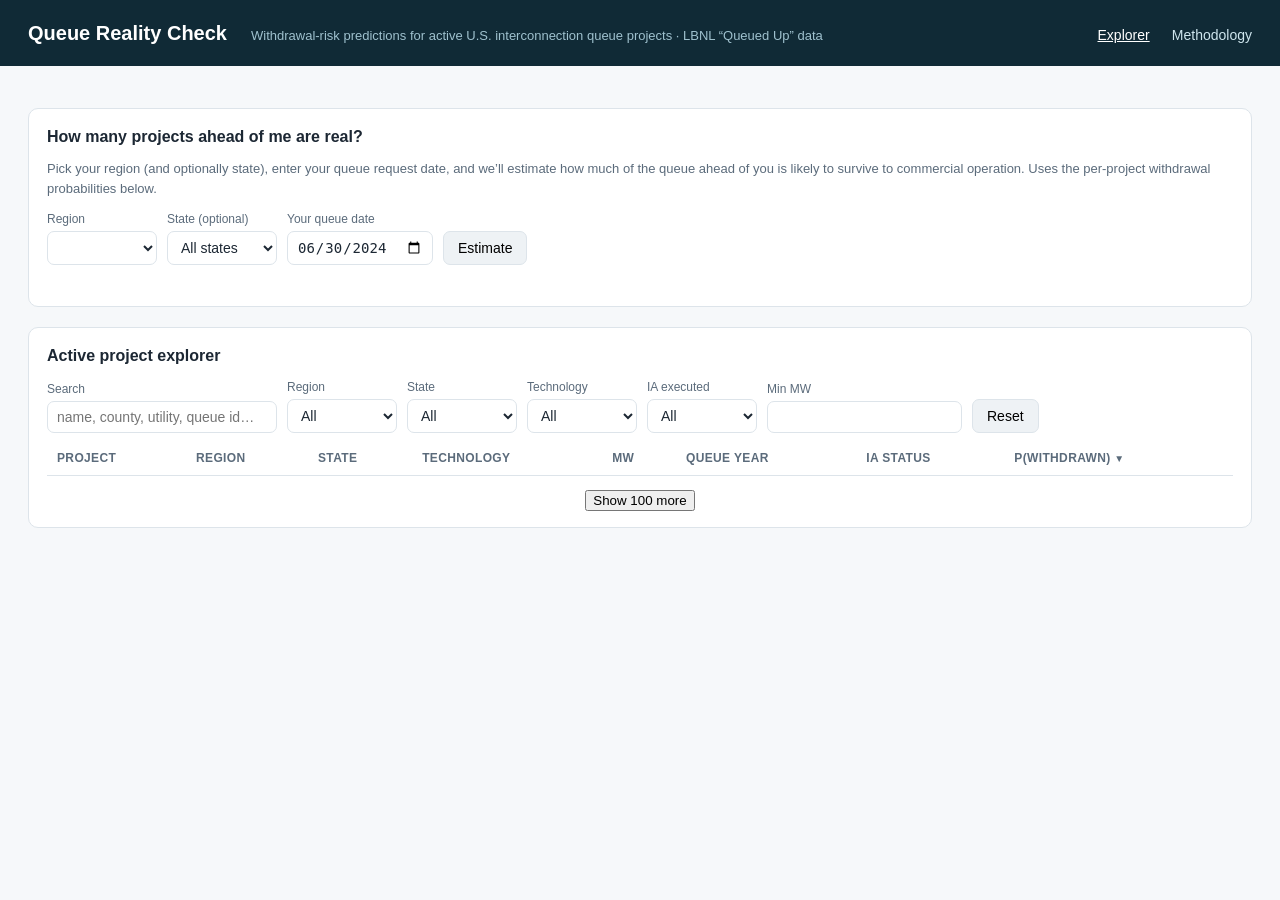
==== app/index.html @ 4159b594 "First cut interconnection queue withdrawal score app." ====
<!DOCTYPE html>
<html lang="en">
<head>
<meta charset="utf-8">
<meta name="viewport" content="width=device-width, initial-scale=1">
<title>Queue Reality Check — Interconnection Withdrawal Risk</title>
<link rel="stylesheet" href="style.css?v=20260624b">
</head>
<body>
<header>
  <h1>Queue Reality Check</h1>
  <span class="sub">Withdrawal-risk predictions for active U.S. interconnection queue projects · LBNL “Queued Up” data</span>
  <nav>
    <a href="index.html" class="active">Explorer</a>
    <a href="methodology.html">Methodology</a>
  </nav>
</header>
<main>
  <div class="cards" id="summaryCards"></div>

  <div class="panel ahead">
    <h2>How many projects ahead of me are real?</h2>
    <p class="hint">Pick your region (and optionally state), enter your queue request date, and we’ll estimate how much of the queue ahead of you is likely to survive to commercial operation. Uses the per-project withdrawal probabilities below.</p>
    <div class="filters">
      <label>Region
        <select id="aheadRegion"></select>
      </label>
      <label>State (optional)
        <select id="aheadState"><option value="">All states</option></select>
      </label>
      <label>Your queue date
        <input type="date" id="aheadDate" value="2024-06-30">
      </label>
      <button id="aheadBtn">Estimate</button>
    </div>
    <div class="ahead-result" id="aheadResult"></div>
    <p class="ahead-note" id="aheadNote"></p>
  </div>

  <div class="panel">
    <h2>Active project explorer</h2>
    <div class="filters">
      <label>Search
        <input type="text" id="fSearch" placeholder="name, county, utility, queue id…">
      </label>
      <label>Region
        <select id="fRegion"><option value="">All</option></select>
      </label>
      <label>State
        <select id="fState"><option value="">All</option></select>
      </label>
      <label>Technology
        <select id="fType"><option value="">All</option></select>
      </label>
      <label>IA executed
        <select id="fIA">
          <option value="">All</option>
          <option value="1">Yes</option>
          <option value="0">No</option>
        </select>
      </label>
      <label>Min MW
        <input type="number" id="fMinMW" min="0" step="10" style="min-width:80px">
      </label>
      <button id="fReset">Reset</button>
    </div>
    <p class="count-note" id="countNote"></p>
    <table>
      <thead>
        <tr>
          <th data-k="name">Project</th>
          <th data-k="region">Region</th>
          <th data-k="state">State</th>
          <th data-k="type">Technology</th>
          <th data-k="mw">MW</th>
          <th data-k="q_year">Queue year</th>
          <th data-k="ia_status">IA status</th>
          <th data-k="p">P(withdrawn) <span class="arrow">▼</span></th>
        </tr>
      </thead>
      <tbody id="tbody"></tbody>
    </table>
    <button class="showmore" id="showMore">Show 100 more</button>
  </div>
</main>

<div class="overlay" id="overlay">
  <div class="modal" id="modal"></div>
</div>

<script src="app.js?v=20260624b"></script>
</body>
</html>
---- app/style.css ----
:root {
  --bg: #f6f8fa;
  --panel: #ffffff;
  --ink: #1c2733;
  --muted: #5b6b7b;
  --line: #dde4ea;
  --accent: #0b7285;
  --good: #2b8a3e;
  --bad: #c92a2a;
  --warn: #e8590c;
}

* { box-sizing: border-box; }

body {
  margin: 0;
  font-family: -apple-system, BlinkMacSystemFont, "Segoe UI", Roboto, Helvetica, Arial, sans-serif;
  background: var(--bg);
  color: var(--ink);
  font-size: 15px;
  line-height: 1.5;
}

header {
  background: #102a36;
  color: #fff;
  padding: 18px 28px;
  display: flex;
  align-items: baseline;
  gap: 24px;
  flex-wrap: wrap;
}
header h1 { font-size: 20px; margin: 0; font-weight: 650; }
header .sub { color: #9fc1ce; font-size: 13px; }
header nav { margin-left: auto; }
header nav a {
  color: #cfe6ee;
  text-decoration: none;
  margin-left: 18px;
  font-size: 14px;
}
header nav a.active, header nav a:hover { color: #fff; text-decoration: underline; }

main { max-width: 1280px; margin: 0 auto; padding: 22px 28px 60px; }

.cards { display: grid; grid-template-columns: repeat(auto-fit, minmax(200px, 1fr)); gap: 14px; margin-bottom: 20px; }
.card {
  background: var(--panel);
  border: 1px solid var(--line);
  border-radius: 10px;
  padding: 14px 16px;
}
.card .num { font-size: 26px; font-weight: 700; color: var(--accent); }
.card .lbl { font-size: 12.5px; color: var(--muted); margin-top: 2px; }

.panel {
  background: var(--panel);
  border: 1px solid var(--line);
  border-radius: 10px;
  padding: 16px 18px;
  margin-bottom: 20px;
}
.panel h2 { margin: 0 0 10px; font-size: 16px; }
.panel p.hint { color: var(--muted); font-size: 13px; margin: 0 0 12px; }

.filters { display: flex; flex-wrap: wrap; gap: 10px; align-items: end; }
.filters label { display: flex; flex-direction: column; font-size: 12px; color: var(--muted); gap: 3px; }
.filters input, .filters select {
  font-size: 14px;
  padding: 7px 9px;
  border: 1px solid var(--line);
  border-radius: 7px;
  background: #fff;
  color: var(--ink);
  min-width: 110px;
}
.filters input[type="text"] { min-width: 230px; }
.filters button, .ahead button {
  font-size: 14px;
  padding: 8px 14px;
  border: 1px solid var(--line);
  border-radius: 7px;
  background: #eef2f5;
  cursor: pointer;
}
.filters button:hover { background: #e2e9ee; }

.ahead-result {
  margin-top: 12px;
  display: grid;
  grid-template-columns: repeat(auto-fit, minmax(180px, 1fr));
  gap: 10px;
}
.ahead-result .card .num { font-size: 22px; }
.ahead-note { font-size: 12.5px; color: var(--muted); margin-top: 10px; }

table { width: 100%; border-collapse: collapse; font-size: 13.5px; }
th, td { text-align: left; padding: 8px 10px; border-bottom: 1px solid var(--line); white-space: nowrap; }
td.name { white-space: normal; max-width: 320px; }
th { font-size: 12px; text-transform: uppercase; letter-spacing: 0.03em; color: var(--muted); cursor: pointer; user-select: none; position: sticky; top: 0; background: var(--panel); }
th .arrow { font-size: 10px; }
tbody tr { cursor: pointer; }
tbody tr:hover { background: #f0f6f9; }

.pbar { display: inline-flex; align-items: center; gap: 8px; min-width: 150px; }
.pbar .track { width: 90px; height: 9px; border-radius: 5px; background: #e7edf2; overflow: hidden; }
.pbar .fill { height: 100%; border-radius: 5px; }
.pnum { font-variant-numeric: tabular-nums; font-weight: 600; }

.showmore { margin: 14px auto 0; display: block; }
.count-note { color: var(--muted); font-size: 13px; margin: 8px 0 0; }

/* modal */
.overlay {
  position: fixed; inset: 0; background: rgba(16, 42, 54, 0.55);
  display: none; align-items: flex-start; justify-content: center;
  padding: 40px 16px; overflow-y: auto; z-index: 50;
}
.overlay.open { display: flex; }
.modal {
  background: #fff; border-radius: 12px; max-width: 760px; width: 100%;
  padding: 22px 26px; position: relative;
}
.modal h2 { margin: 0 0 2px; font-size: 19px; padding-right: 30px; }
.modal .meta { color: var(--muted); font-size: 13px; margin-bottom: 14px; }
.modal .close {
  position: absolute; top: 14px; right: 16px; border: none; background: none;
  font-size: 22px; cursor: pointer; color: var(--muted);
}
.bigprob { display: flex; align-items: baseline; gap: 12px; margin: 10px 0 4px; }
.bigprob .v { font-size: 34px; font-weight: 750; }
.bigprob .t { color: var(--muted); font-size: 13px; }
.factgrid { display: grid; grid-template-columns: repeat(auto-fit, minmax(170px, 1fr)); gap: 6px 16px; margin: 14px 0; font-size: 13.5px; }
.factgrid .k { color: var(--muted); font-size: 11.5px; text-transform: uppercase; letter-spacing: 0.03em; }

.explain h3 { font-size: 14.5px; margin: 18px 0 4px; }
.explain p.hint { font-size: 12.5px; color: var(--muted); margin: 0 0 10px; }
.term { display: grid; grid-template-columns: 1fr 220px 52px; gap: 10px; align-items: center; padding: 3px 0; font-size: 13px; }
.term .tl { white-space: normal; }
.term .tv { text-align: right; font-variant-numeric: tabular-nums; color: var(--muted); }
.term .bar { height: 10px; position: relative; background: #eef2f5; border-radius: 4px; }
.term .bar i { position: absolute; top: 0; bottom: 0; border-radius: 4px; display: block; }
.term .bar .mid { position: absolute; left: 50%; top: -2px; bottom: -2px; width: 1px; background: #b9c4cd; }

/* methodology */
.prose { background: var(--panel); border: 1px solid var(--line); border-radius: 10px; padding: 26px 32px; max-width: 920px; margin: 0 auto; }
.prose h2 { font-size: 19px; margin-top: 28px; }
.prose h2:first-child { margin-top: 0; }
.prose h3 { font-size: 15.5px; }
.prose img { max-width: 100%; border: 1px solid var(--line); border-radius: 8px; margin: 10px 0; }
.prose table { font-size: 13.5px; margin: 12px 0; }
.prose td, .prose th { white-space: normal; cursor: default; position: static; }
.prose code { background: #eef2f5; padding: 1px 5px; border-radius: 4px; font-size: 12.5px; }
.imp .term { grid-template-columns: 1fr 280px 56px; }
.note { background: #fff8e6; border: 1px solid #f1e3b3; border-radius: 8px; padding: 10px 14px; font-size: 13.5px; }
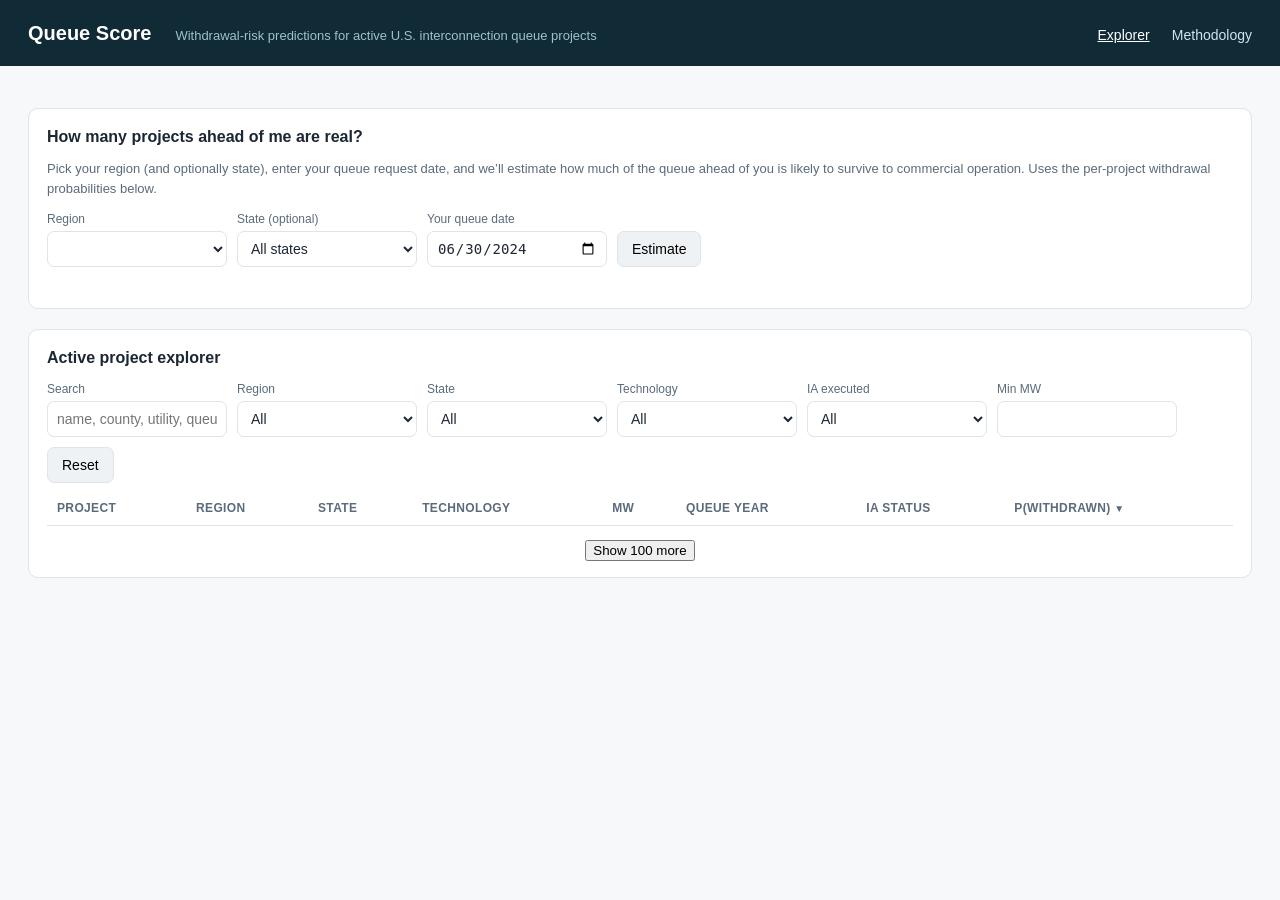
==== commit eee6df21: "Cosmetic tweaks: rename to Queue Score and polish UI - Rename "Queue Reality Check" to "Queue Score"" ====
--- a/app/index.html
+++ b/app/index.html
@@ -3,13 +3,13 @@
 <head>
 <meta charset="utf-8">
 <meta name="viewport" content="width=device-width, initial-scale=1">
-<title>Queue Reality Check — Interconnection Withdrawal Risk</title>
-<link rel="stylesheet" href="style.css?v=20260624b">
+<title>Queue Score — Interconnection Withdrawal Risk</title>
+<link rel="stylesheet" href="style.css?v=20260629">
 </head>
 <body>
 <header>
-  <h1>Queue Reality Check</h1>
-  <span class="sub">Withdrawal-risk predictions for active U.S. interconnection queue projects · LBNL “Queued Up” data</span>
+  <h1>Queue Score</h1>
+  <span class="sub">Withdrawal-risk predictions for active U.S. interconnection queue projects</span>
   <nav>
     <a href="index.html" class="active">Explorer</a>
     <a href="methodology.html">Methodology</a>
@@ -60,7 +60,7 @@
         </select>
       </label>
       <label>Min MW
-        <input type="number" id="fMinMW" min="0" step="10" style="min-width:80px">
+        <input type="number" id="fMinMW" min="0" step="10">
       </label>
       <button id="fReset">Reset</button>
     </div>
@@ -88,6 +88,6 @@
   <div class="modal" id="modal"></div>
 </div>
 
-<script src="app.js?v=20260624b"></script>
+<script src="app.js?v=20260629"></script>
 </body>
 </html>
--- a/app/style.css
+++ b/app/style.css
@@ -67,17 +67,18 @@
 .filters label { display: flex; flex-direction: column; font-size: 12px; color: var(--muted); gap: 3px; }
 .filters input, .filters select {
   font-size: 14px;
-  padding: 7px 9px;
+  height: 36px;
+  padding: 0 9px;
   border: 1px solid var(--line);
   border-radius: 7px;
   background: #fff;
   color: var(--ink);
-  min-width: 110px;
+  width: 180px;
 }
-.filters input[type="text"] { min-width: 230px; }
 .filters button, .ahead button {
   font-size: 14px;
-  padding: 8px 14px;
+  height: 36px;
+  padding: 0 14px;
   border: 1px solid var(--line);
   border-radius: 7px;
   background: #eef2f5;
@@ -102,9 +103,6 @@
 tbody tr { cursor: pointer; }
 tbody tr:hover { background: #f0f6f9; }
 
-.pbar { display: inline-flex; align-items: center; gap: 8px; min-width: 150px; }
-.pbar .track { width: 90px; height: 9px; border-radius: 5px; background: #e7edf2; overflow: hidden; }
-.pbar .fill { height: 100%; border-radius: 5px; }
 .pnum { font-variant-numeric: tabular-nums; font-weight: 600; }
 
 .showmore { margin: 14px auto 0; display: block; }
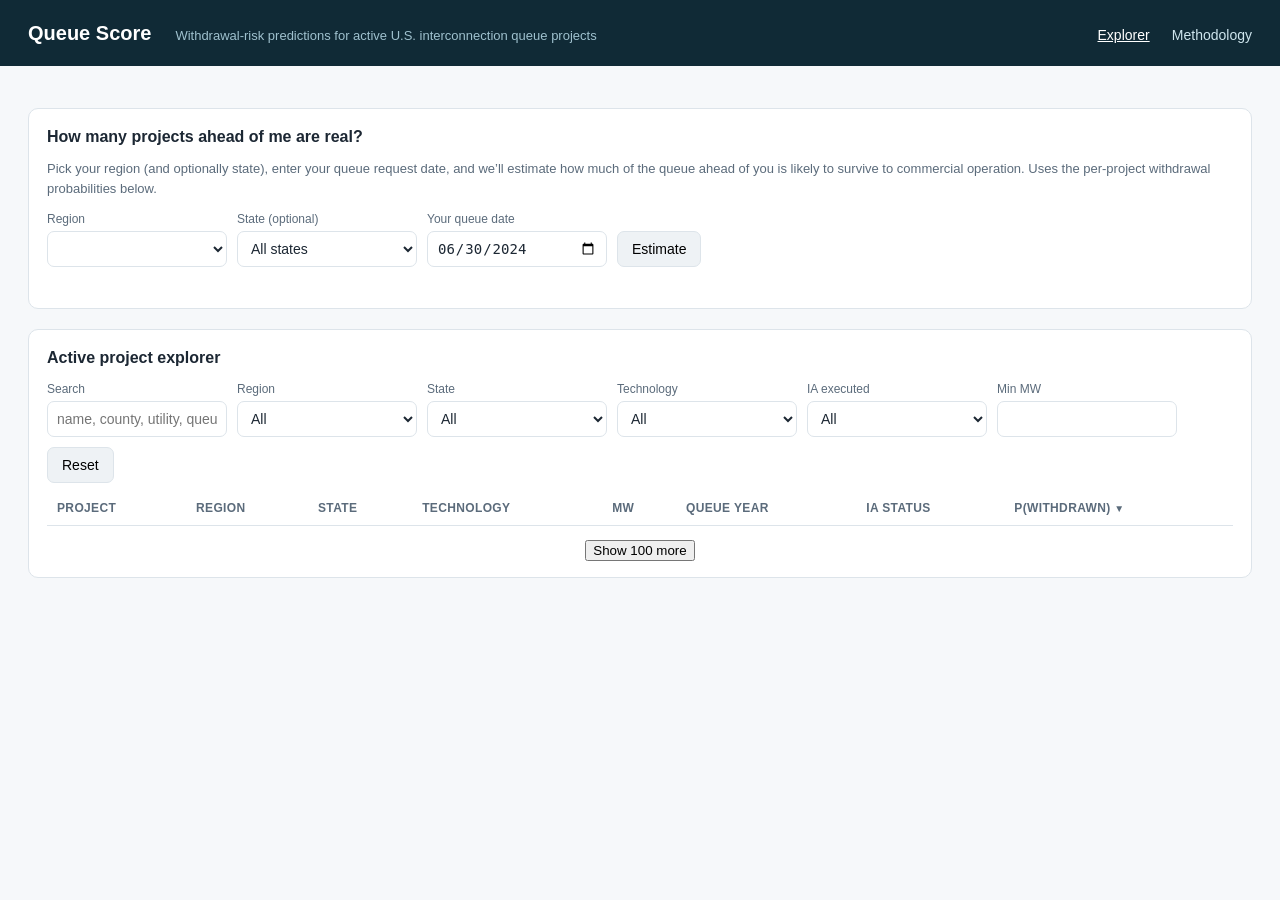
==== commit a8bcd59e: "Add on-hover glossary tooltips for industry jargon Plain-language definitions surfaced on hover/focu" ====
--- a/app/index.html
+++ b/app/index.html
@@ -4,12 +4,12 @@
 <meta charset="utf-8">
 <meta name="viewport" content="width=device-width, initial-scale=1">
 <title>Queue Score — Interconnection Withdrawal Risk</title>
-<link rel="stylesheet" href="style.css?v=20260629">
+<link rel="stylesheet" href="style.css?v=20260629b">
 </head>
 <body>
 <header>
   <h1>Queue Score</h1>
-  <span class="sub">Withdrawal-risk predictions for active U.S. interconnection queue projects</span>
+  <span class="sub">Withdrawal-risk predictions for active U.S. <span data-gloss="interconnection-queue">interconnection queue</span> projects</span>
   <nav>
     <a href="index.html" class="active">Explorer</a>
     <a href="methodology.html">Methodology</a>
@@ -20,7 +20,7 @@
 
   <div class="panel ahead">
     <h2>How many projects ahead of me are real?</h2>
-    <p class="hint">Pick your region (and optionally state), enter your queue request date, and we’ll estimate how much of the queue ahead of you is likely to survive to commercial operation. Uses the per-project withdrawal probabilities below.</p>
+    <p class="hint">Pick your region (and optionally state), enter your queue request date, and we’ll estimate how much of the queue ahead of you is likely to survive to <span data-gloss="commercial-operation">commercial operation</span>. Uses the per-project withdrawal probabilities below.</p>
     <div class="filters">
       <label>Region
         <select id="aheadRegion"></select>
@@ -52,7 +52,7 @@
       <label>Technology
         <select id="fType"><option value="">All</option></select>
       </label>
-      <label>IA executed
+      <label><span data-gloss="interconnection-agreement">IA executed</span>
         <select id="fIA">
           <option value="">All</option>
           <option value="1">Yes</option>
@@ -74,8 +74,8 @@
           <th data-k="type">Technology</th>
           <th data-k="mw">MW</th>
           <th data-k="q_year">Queue year</th>
-          <th data-k="ia_status">IA status</th>
-          <th data-k="p">P(withdrawn) <span class="arrow">▼</span></th>
+          <th data-k="ia_status"><span data-gloss="ia-status" class="r">IA status</span></th>
+          <th data-k="p"><span data-gloss="withdrawal-probability" class="r">P(withdrawn)</span> <span class="arrow">▼</span></th>
         </tr>
       </thead>
       <tbody id="tbody"></tbody>
@@ -88,6 +88,6 @@
   <div class="modal" id="modal"></div>
 </div>
 
-<script src="app.js?v=20260629"></script>
+<script src="app.js?v=20260629b"></script>
 </body>
 </html>
--- a/app/style.css
+++ b/app/style.css
@@ -86,6 +86,36 @@
 }
 .filters button:hover { background: #e2e9ee; }
 
+/* glossary tooltips — on-hover definitions for industry jargon */
+.gloss { position: relative; border-bottom: 1px dotted currentColor; cursor: help; }
+.filters label .gloss { align-self: flex-start; }
+.gloss::after {
+  content: attr(data-tip);
+  position: absolute;
+  left: 0;
+  top: calc(100% + 6px);
+  z-index: 60;
+  width: max-content;
+  max-width: 260px;
+  padding: 8px 10px;
+  background: #102a36;
+  color: #fff;
+  font: 400 12.5px/1.45 -apple-system, BlinkMacSystemFont, "Segoe UI", Roboto, Helvetica, Arial, sans-serif;
+  letter-spacing: normal;
+  text-transform: none;
+  white-space: normal;
+  border-radius: 7px;
+  box-shadow: 0 6px 18px rgba(16, 42, 54, 0.28);
+  opacity: 0;
+  visibility: hidden;
+  transform: translateY(-3px);
+  transition: opacity 0.12s ease, transform 0.12s ease;
+  pointer-events: none;
+}
+.gloss.r::after { left: auto; right: 0; }
+.gloss:hover::after, .gloss:focus-visible::after { opacity: 1; visibility: visible; transform: translateY(0); }
+.gloss:focus-visible { outline: 2px solid var(--accent); outline-offset: 2px; }
+
 .ahead-result {
   margin-top: 12px;
   display: grid;
